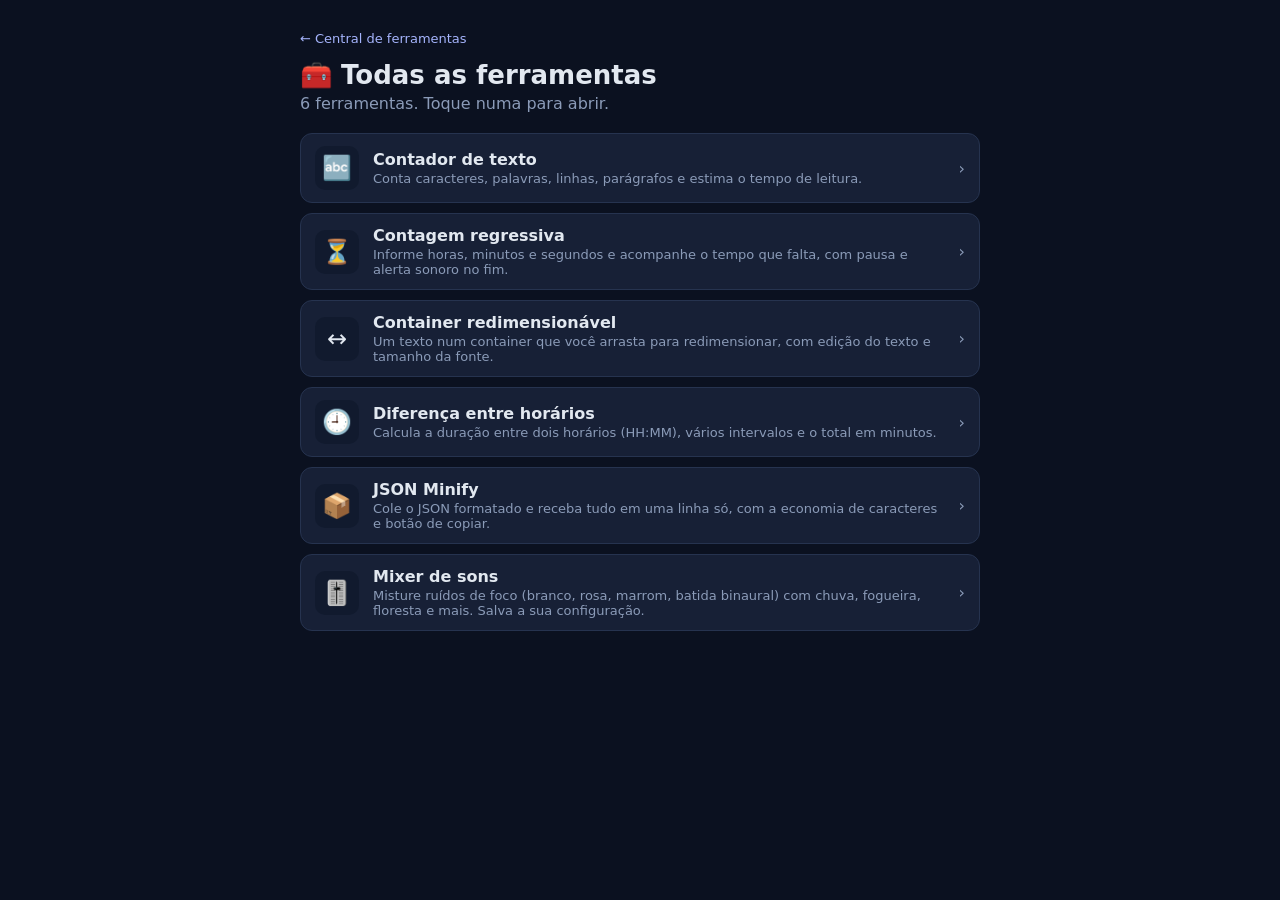
==== tools/index.html @ ce32e73e "Página de navegação em /tools/ e lista de ferramentas compartilhada Co-Authored-By: Claude Sonnet 5." ====
<!doctype html>
<html lang="pt-BR">
<head>
<meta charset="utf-8">
<meta name="viewport" content="width=device-width, initial-scale=1">
<meta name="color-scheme" content="dark">
<title>Ferramentas · Central</title>
<link rel="icon" href="data:image/svg+xml,%3Csvg xmlns='http://www.w3.org/2000/svg' viewBox='0 0 64 64'%3E%3Crect width='64' height='64' rx='14' fill='%231e293b'/%3E%3Cg fill='%23818cf8'%3E%3Crect x='14' y='14' width='16' height='16' rx='3'/%3E%3Crect x='34' y='14' width='16' height='16' rx='3'/%3E%3Crect x='14' y='34' width='16' height='16' rx='3'/%3E%3Crect x='34' y='34' width='16' height='16' rx='3' fill='%23f8fafc'/%3E%3C/g%3E%3C/svg%3E">
<style>
  :root { color-scheme: dark; --bg:#0b1120; --panel:#111a2e; --card:#172036; --line:#26334f; --text:#e2e8f0; --muted:#8b9bb8; --accent:#818cf8; --accent-2:#a5b4fc; }
  * { box-sizing: border-box; }
  body { font-family: system-ui, -apple-system, "Segoe UI", sans-serif; background: var(--bg); color: var(--text); margin: 0; }
  main { max-width: 720px; margin: 0 auto; padding: 28px 20px 56px; }
  .voltar { display: inline-block; margin-bottom: 14px; font-size: 13px; color: var(--accent-2); text-decoration: none; }
  .voltar:hover { text-decoration: underline; }
  h1 { font-size: 26px; margin: 0 0 4px; }
  p.sub { color: var(--muted); margin: 0 0 20px; }
  ul { list-style: none; margin: 0; padding: 0; display: grid; gap: 10px; }
  a.item { display: flex; align-items: center; gap: 14px; padding: 12px 14px; border-radius: 12px; text-decoration: none; color: inherit; background: var(--card); border: 1px solid var(--line); transition: border-color .15s; }
  a.item:hover, a.item:focus-visible { border-color: var(--accent); outline: none; }
  .ic { flex: none; width: 44px; height: 44px; border-radius: 10px; display: grid; place-items: center; font-size: 24px; background: var(--panel); }
  .nome { font-weight: 600; }
  .desc { font-size: 13px; color: var(--muted); margin-top: 2px; }
  .seta { margin-left: auto; color: var(--muted); }
</style>
</head>
<body>
<main>
  <a class="voltar" href="../">← Central de ferramentas</a>
  <h1>🧰 Todas as ferramentas</h1>
  <p class="sub" id="sub"></p>
  <ul id="lista"></ul>
</main>
<script src="../ferramentas.js"></script>
<script>
  const lista = document.getElementById('lista');
  document.getElementById('sub').textContent = FERRAMENTAS.length + ' ferramentas. Toque numa para abrir.';
  FERRAMENTAS.slice().sort((a, b) => a.nome.localeCompare(b.nome, 'pt')).forEach(f => {
    const li = document.createElement('li'), a = document.createElement('a');
    a.className = 'item'; a.href = f.id + '/';
    a.innerHTML = '<div class="ic"></div><div><div class="nome"></div><div class="desc"></div></div><span class="seta">›</span>';
    a.querySelector('.ic').textContent = f.icone;
    a.querySelector('.nome').textContent = f.nome;
    a.querySelector('.desc').textContent = f.desc;
    li.append(a); lista.append(li);
  });
</script>
</body>
</html>
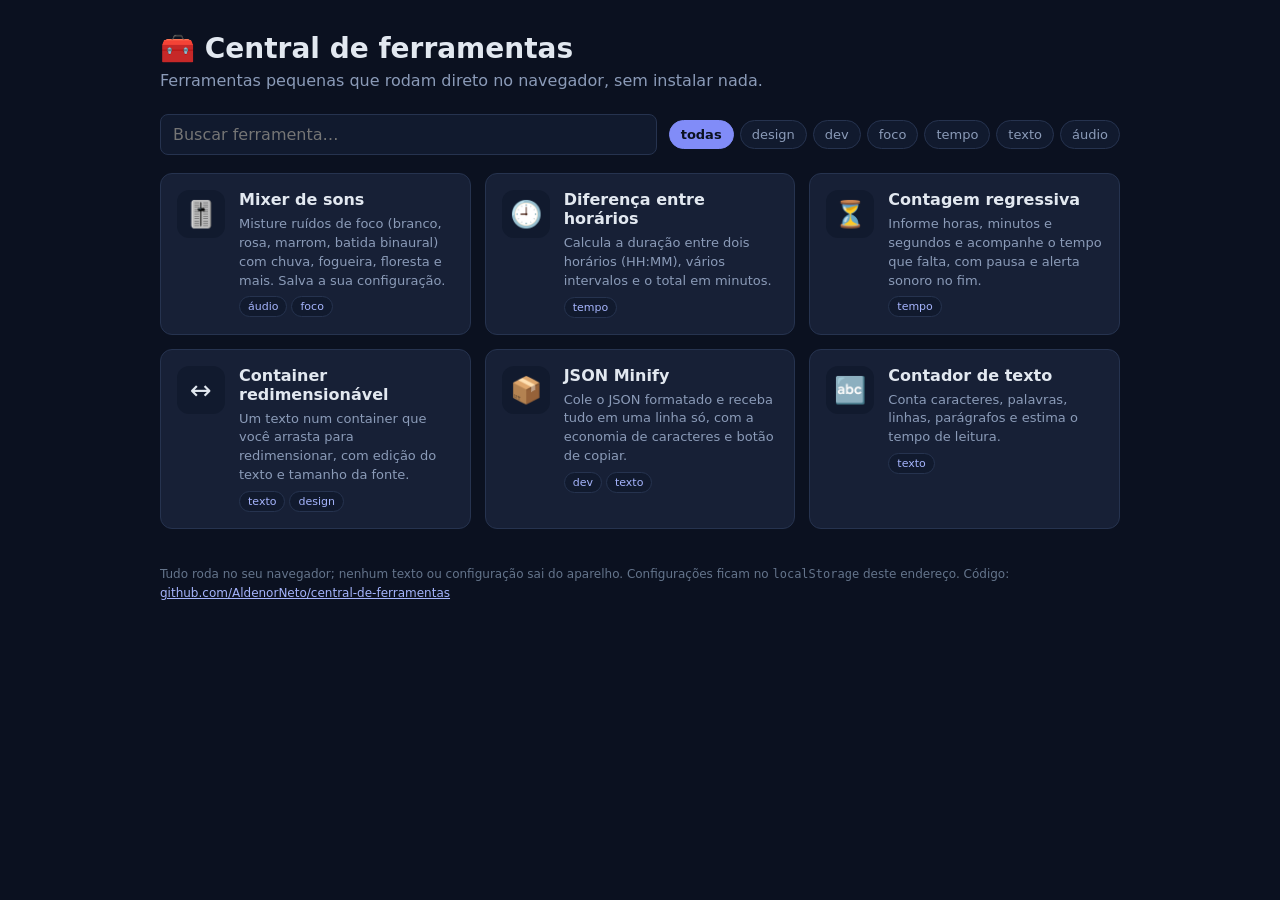
==== commit c0a7448e: "/tools/ redireciona para a página principal Co-Authored-By: Claude Sonnet 5.5 <noreply@anthropic.com" ====
--- a/tools/index.html
+++ b/tools/index.html
@@ -4,46 +4,13 @@
 <meta charset="utf-8">
 <meta name="viewport" content="width=device-width, initial-scale=1">
 <meta name="color-scheme" content="dark">
-<title>Ferramentas · Central</title>
-<link rel="icon" href="data:image/svg+xml,%3Csvg xmlns='http://www.w3.org/2000/svg' viewBox='0 0 64 64'%3E%3Crect width='64' height='64' rx='14' fill='%231e293b'/%3E%3Cg fill='%23818cf8'%3E%3Crect x='14' y='14' width='16' height='16' rx='3'/%3E%3Crect x='34' y='14' width='16' height='16' rx='3'/%3E%3Crect x='14' y='34' width='16' height='16' rx='3'/%3E%3Crect x='34' y='34' width='16' height='16' rx='3' fill='%23f8fafc'/%3E%3C/g%3E%3C/svg%3E">
-<style>
-  :root { color-scheme: dark; --bg:#0b1120; --panel:#111a2e; --card:#172036; --line:#26334f; --text:#e2e8f0; --muted:#8b9bb8; --accent:#818cf8; --accent-2:#a5b4fc; }
-  * { box-sizing: border-box; }
-  body { font-family: system-ui, -apple-system, "Segoe UI", sans-serif; background: var(--bg); color: var(--text); margin: 0; }
-  main { max-width: 720px; margin: 0 auto; padding: 28px 20px 56px; }
-  .voltar { display: inline-block; margin-bottom: 14px; font-size: 13px; color: var(--accent-2); text-decoration: none; }
-  .voltar:hover { text-decoration: underline; }
-  h1 { font-size: 26px; margin: 0 0 4px; }
-  p.sub { color: var(--muted); margin: 0 0 20px; }
-  ul { list-style: none; margin: 0; padding: 0; display: grid; gap: 10px; }
-  a.item { display: flex; align-items: center; gap: 14px; padding: 12px 14px; border-radius: 12px; text-decoration: none; color: inherit; background: var(--card); border: 1px solid var(--line); transition: border-color .15s; }
-  a.item:hover, a.item:focus-visible { border-color: var(--accent); outline: none; }
-  .ic { flex: none; width: 44px; height: 44px; border-radius: 10px; display: grid; place-items: center; font-size: 24px; background: var(--panel); }
-  .nome { font-weight: 600; }
-  .desc { font-size: 13px; color: var(--muted); margin-top: 2px; }
-  .seta { margin-left: auto; color: var(--muted); }
-</style>
+<title>Redirecionando…</title>
+<link rel="canonical" href="../">
+<meta http-equiv="refresh" content="0; url=../">
+<script>location.replace('../' + location.search + location.hash);</script>
+<style>body{font-family:system-ui,sans-serif;background:#0b1120;color:#e2e8f0;padding:24px}a{color:#a5b4fc}</style>
 </head>
 <body>
-<main>
-  <a class="voltar" href="../">← Central de ferramentas</a>
-  <h1>🧰 Todas as ferramentas</h1>
-  <p class="sub" id="sub"></p>
-  <ul id="lista"></ul>
-</main>
-<script src="../ferramentas.js"></script>
-<script>
-  const lista = document.getElementById('lista');
-  document.getElementById('sub').textContent = FERRAMENTAS.length + ' ferramentas. Toque numa para abrir.';
-  FERRAMENTAS.slice().sort((a, b) => a.nome.localeCompare(b.nome, 'pt')).forEach(f => {
-    const li = document.createElement('li'), a = document.createElement('a');
-    a.className = 'item'; a.href = f.id + '/';
-    a.innerHTML = '<div class="ic"></div><div><div class="nome"></div><div class="desc"></div></div><span class="seta">›</span>';
-    a.querySelector('.ic').textContent = f.icone;
-    a.querySelector('.nome').textContent = f.nome;
-    a.querySelector('.desc').textContent = f.desc;
-    li.append(a); lista.append(li);
-  });
-</script>
+<p>Indo para a <a href="../">Central de ferramentas</a>…</p>
 </body>
 </html>
